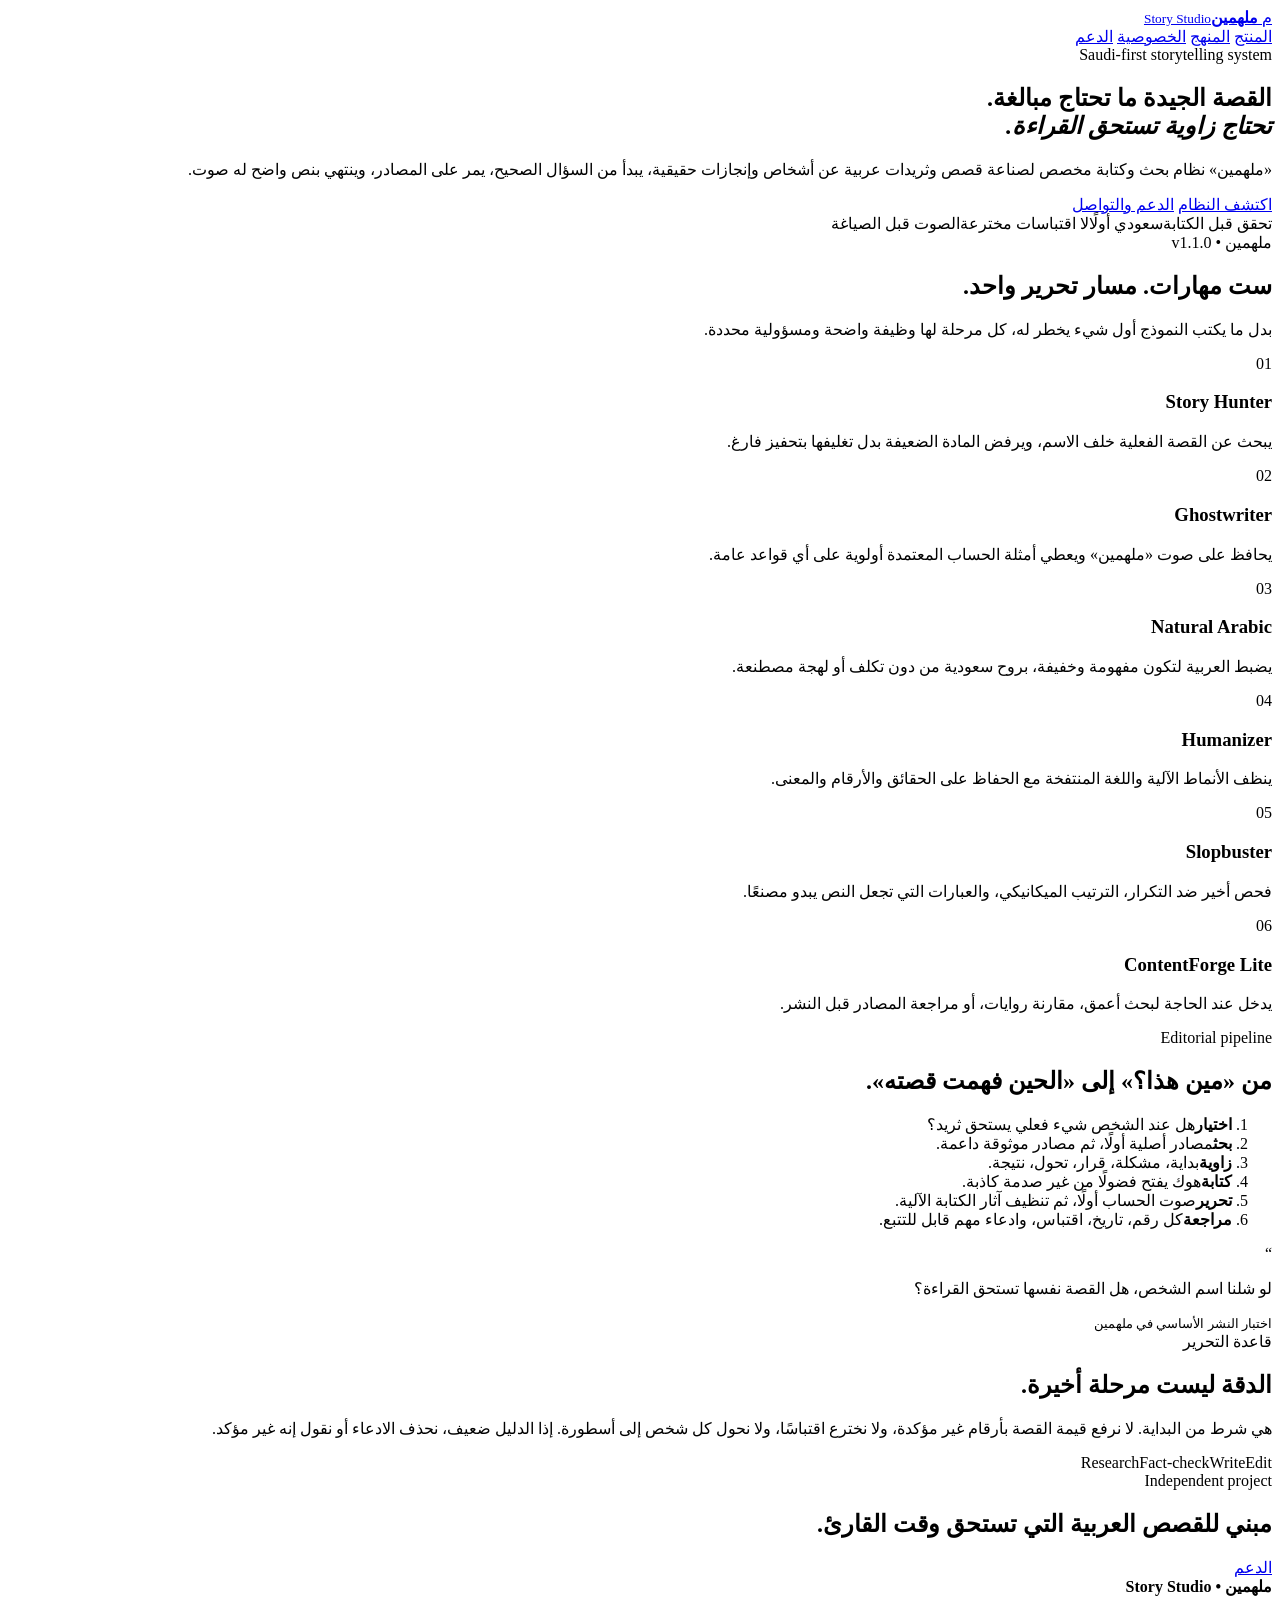
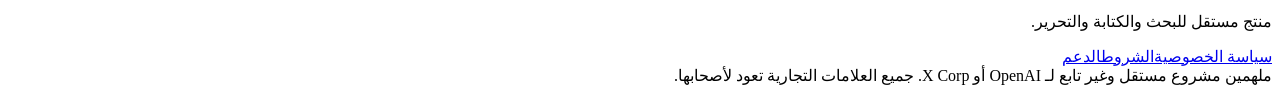
==== index.html @ 9a4d141f "Launch Molhimeen Studio public website" ====
<!doctype html>
<html lang="ar" dir="rtl">
<head>
  <meta charset="utf-8">
  <meta name="viewport" content="width=device-width,initial-scale=1">
  <meta name="theme-color" content="#0F3F35">
  <meta name="description" content="ملهمين • Story Studio — بحث موثق، سرد قصصي، وثريدات عربية بصوت بشري واضح.">
  <meta property="og:title" content="ملهمين • Story Studio">
  <meta property="og:description" content="من اختيار القصة إلى التحقق من المصادر وصناعة الثريد والتحرير النهائي.">
  <meta property="og:type" content="website">
  <title>ملهمين • Story Studio</title>
  <link rel="icon" href="favicon.svg" type="image/svg+xml">
  <link rel="stylesheet" href="styles.css">
</head>
<body>
  <div class="ambient ambient-a"></div><div class="ambient ambient-b"></div>
  <header class="site-header shell">
    <a class="brand" href="index.html" aria-label="ملهمين الرئيسية">
      <span class="brand-mark" aria-hidden="true">م</span>
      <span><strong>ملهمين</strong><small>Story Studio</small></span>
    </a>
    <nav aria-label="التنقل الرئيسي">
      <a href="#product">المنتج</a>
      <a href="#method">المنهج</a>
      <a href="privacy.html">الخصوصية</a>
      <a href="support.html">الدعم</a>
    </nav>
  </header>

  <main>
    <section class="hero shell">
      <div class="eyebrow"><span></span> Saudi-first storytelling system</div>
      <h1>القصة الجيدة ما تحتاج مبالغة.<br><em>تحتاج زاوية تستحق القراءة.</em></h1>
      <p class="hero-copy">«ملهمين» نظام بحث وكتابة مخصص لصناعة قصص وثريدات عربية عن أشخاص وإنجازات حقيقية، يبدأ من السؤال الصحيح، يمر على المصادر، وينتهي بنص واضح له صوت.</p>
      <div class="actions">
        <a class="button primary" href="#product">اكتشف النظام</a>
        <a class="button ghost" href="support.html">الدعم والتواصل</a>
      </div>
      <div class="trust-row" aria-label="مبادئ المنتج">
        <span>تحقق قبل الكتابة</span><i></i><span>سعودي أولًا</span><i></i><span>لا اقتباسات مخترعة</span><i></i><span>الصوت قبل الصياغة</span>
      </div>
    </section>

    <section class="product shell" id="product">
      <div class="section-head">
        <span class="kicker">ملهمين • v1.1.0</span>
        <h2>ست مهارات. مسار تحرير واحد.</h2>
        <p>بدل ما يكتب النموذج أول شيء يخطر له، كل مرحلة لها وظيفة واضحة ومسؤولية محددة.</p>
      </div>
      <div class="cards">
        <article class="card feature"><span class="num">01</span><h3>Story Hunter</h3><p>يبحث عن القصة الفعلية خلف الاسم، ويرفض المادة الضعيفة بدل تغليفها بتحفيز فارغ.</p></article>
        <article class="card"><span class="num">02</span><h3>Ghostwriter</h3><p>يحافظ على صوت «ملهمين» ويعطي أمثلة الحساب المعتمدة أولوية على أي قواعد عامة.</p></article>
        <article class="card"><span class="num">03</span><h3>Natural Arabic</h3><p>يضبط العربية لتكون مفهومة وخفيفة، بروح سعودية من دون تكلف أو لهجة مصطنعة.</p></article>
        <article class="card"><span class="num">04</span><h3>Humanizer</h3><p>ينظف الأنماط الآلية واللغة المنتفخة مع الحفاظ على الحقائق والأرقام والمعنى.</p></article>
        <article class="card"><span class="num">05</span><h3>Slopbuster</h3><p>فحص أخير ضد التكرار، الترتيب الميكانيكي، والعبارات التي تجعل النص يبدو مصنعًا.</p></article>
        <article class="card"><span class="num">06</span><h3>ContentForge Lite</h3><p>يدخل عند الحاجة لبحث أعمق، مقارنة روايات، أو مراجعة المصادر قبل النشر.</p></article>
      </div>
    </section>

    <section class="method-wrap" id="method">
      <div class="method shell">
        <div class="section-head light">
          <span class="kicker">Editorial pipeline</span>
          <h2>من «مين هذا؟» إلى «الحين فهمت قصته».</h2>
        </div>
        <ol class="timeline">
          <li><b>اختيار</b><span>هل عند الشخص شيء فعلي يستحق ثريد؟</span></li>
          <li><b>بحث</b><span>مصادر أصلية أولًا، ثم مصادر موثوقة داعمة.</span></li>
          <li><b>زاوية</b><span>بداية، مشكلة، قرار، تحول، نتيجة.</span></li>
          <li><b>كتابة</b><span>هوك يفتح فضولًا من غير صدمة كاذبة.</span></li>
          <li><b>تحرير</b><span>صوت الحساب أولًا، ثم تنظيف آثار الكتابة الآلية.</span></li>
          <li><b>مراجعة</b><span>كل رقم، تاريخ، اقتباس، وادعاء مهم قابل للتتبع.</span></li>
        </ol>
      </div>
    </section>

    <section class="principles shell">
      <div class="quote-card">
        <span class="quote-mark">“</span>
        <p>لو شلنا اسم الشخص، هل القصة نفسها تستحق القراءة؟</p>
        <small>اختبار النشر الأساسي في ملهمين</small>
      </div>
      <div class="principle-copy">
        <span class="kicker">قاعدة التحرير</span>
        <h2>الدقة ليست مرحلة أخيرة.</h2>
        <p>هي شرط من البداية. لا نرفع قيمة القصة بأرقام غير مؤكدة، ولا نخترع اقتباسًا، ولا نحول كل شخص إلى أسطورة. إذا الدليل ضعيف، نحذف الادعاء أو نقول إنه غير مؤكد.</p>
        <div class="badges"><span>Research</span><span>Fact-check</span><span>Write</span><span>Edit</span></div>
      </div>
    </section>

    <section class="cta shell">
      <div><span class="kicker">Independent project</span><h2>مبني للقصص العربية التي تستحق وقت القارئ.</h2></div>
      <a class="button primary invert" href="support.html">الدعم</a>
    </section>
  </main>

  <footer>
    <div class="shell footer-inner">
      <div><strong>ملهمين • Story Studio</strong><p>منتج مستقل للبحث والكتابة والتحرير.</p></div>
      <div class="footer-links"><a href="privacy.html">سياسة الخصوصية</a><a href="terms.html">الشروط</a><a href="support.html">الدعم</a></div>
    </div>
    <div class="shell legal-note">ملهمين مشروع مستقل وغير تابع لـ OpenAI أو X Corp. جميع العلامات التجارية تعود لأصحابها.</div>
  </footer>
</body>
</html>
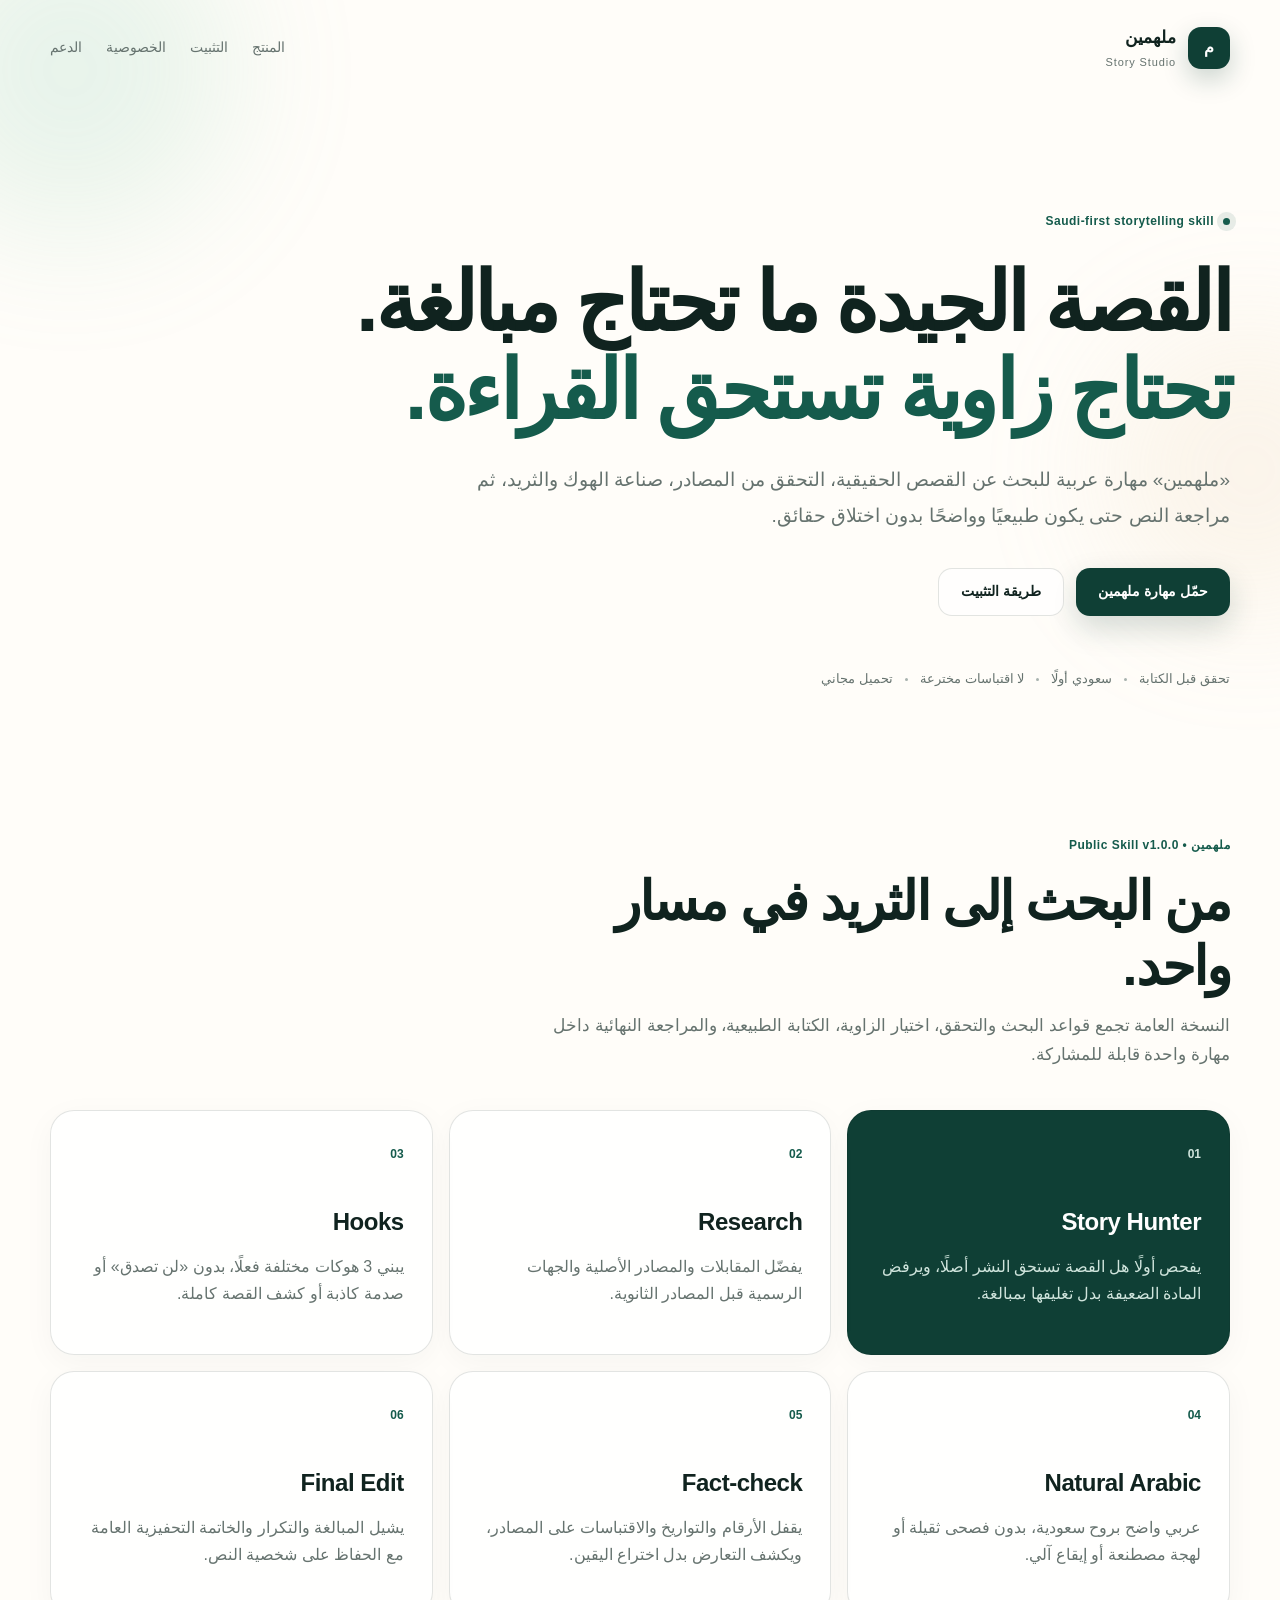
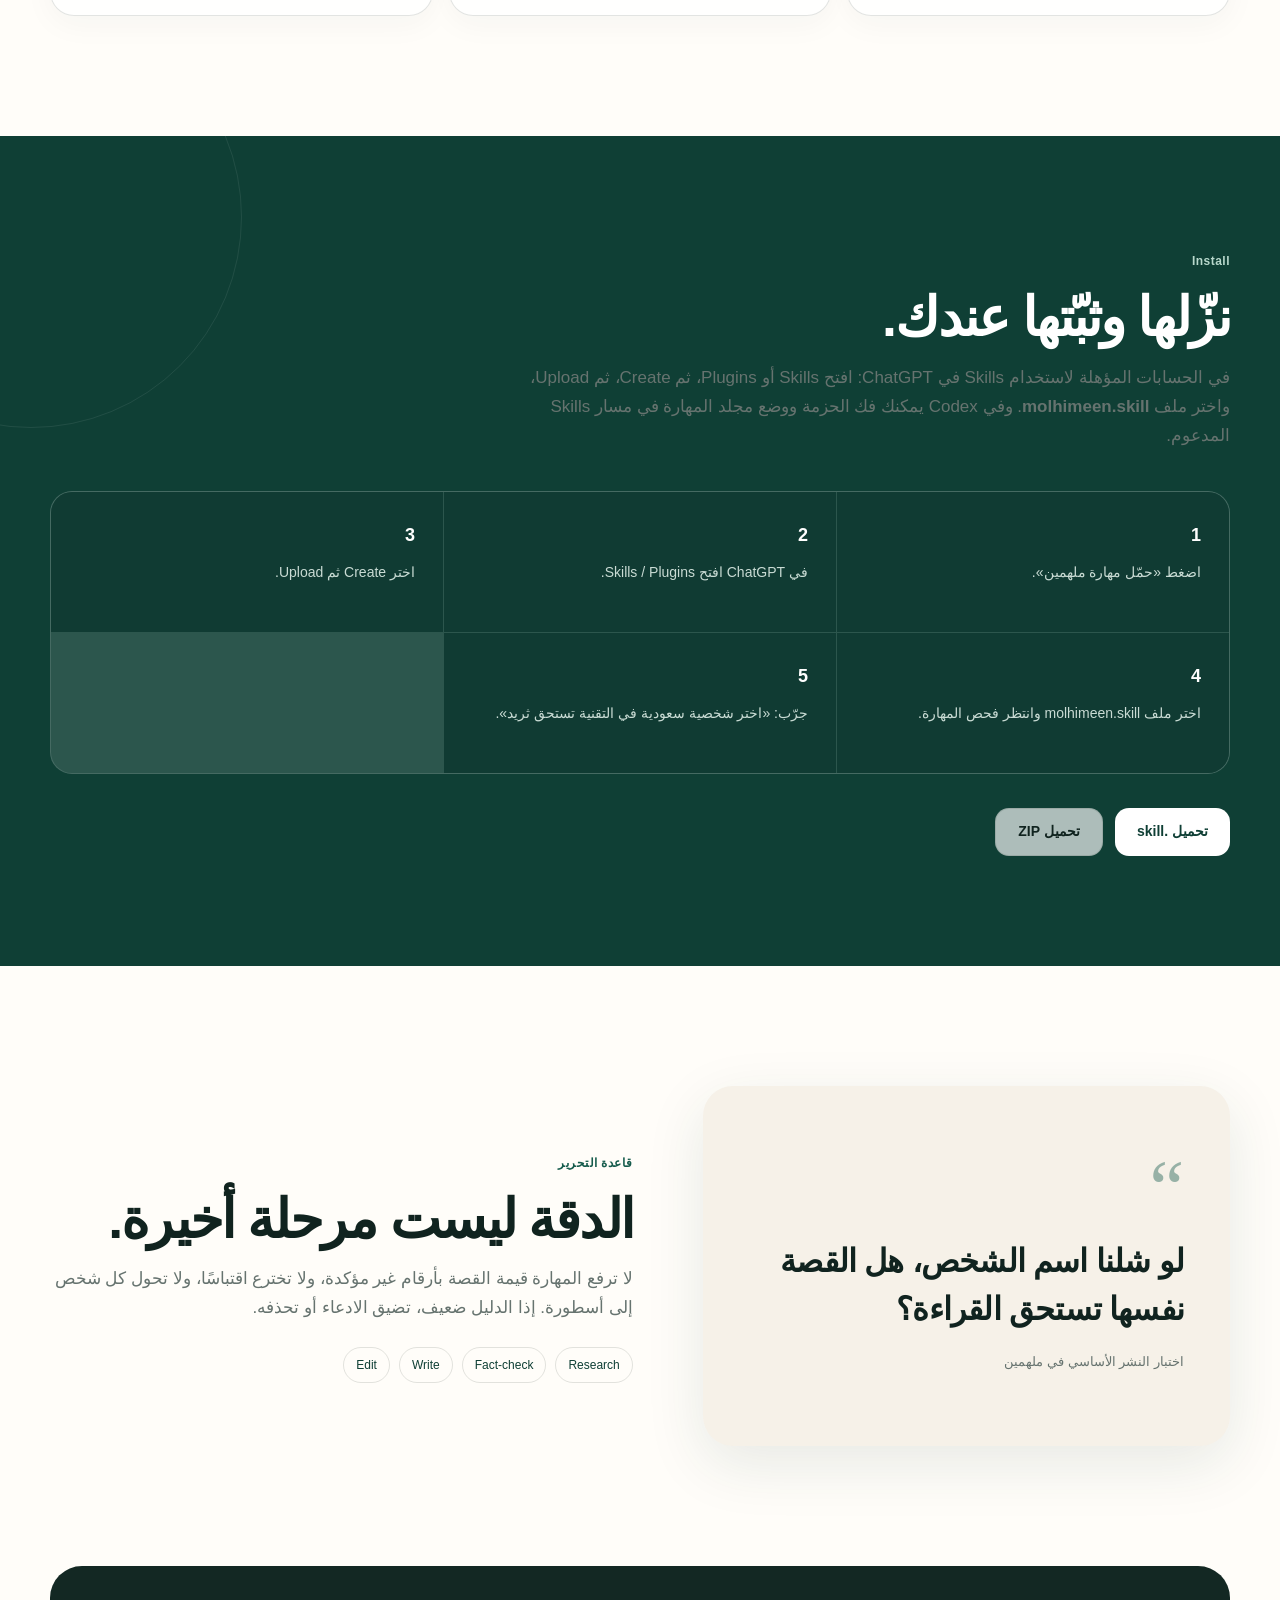
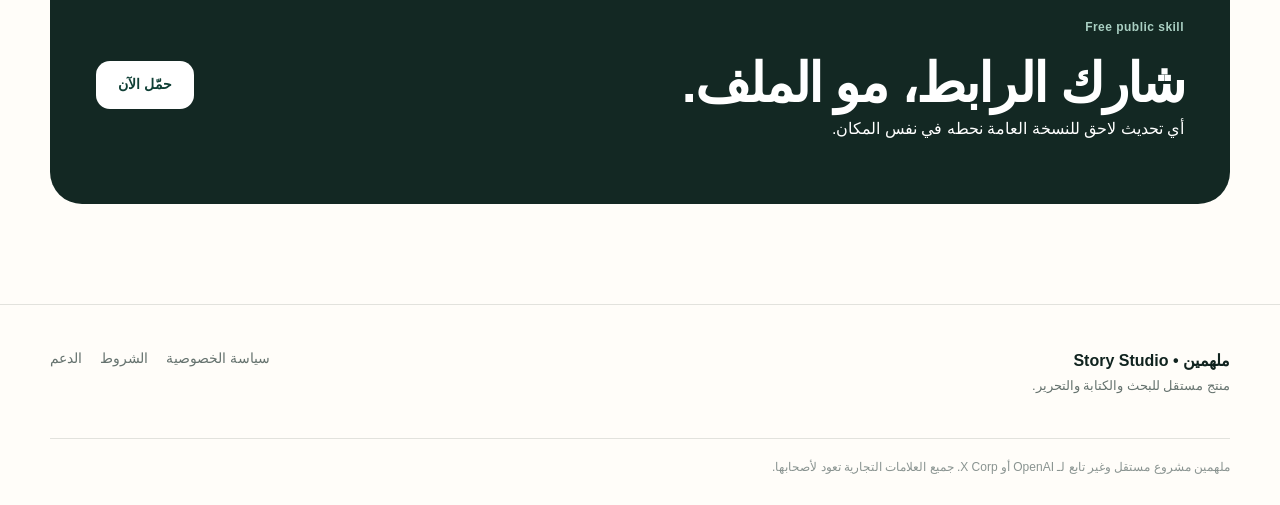
==== commit f0767e7c: "Add public skill download and install guide" ====
--- a/index.html
+++ b/index.html
@@ -4,9 +4,9 @@
   <meta charset="utf-8">
   <meta name="viewport" content="width=device-width,initial-scale=1">
   <meta name="theme-color" content="#0F3F35">
-  <meta name="description" content="ملهمين • Story Studio — بحث موثق، سرد قصصي، وثريدات عربية بصوت بشري واضح.">
+  <meta name="description" content="ملهمين • Story Studio — مهارة عربية للبحث الموثق وصناعة الثريدات القصصية بصوت طبيعي.">
   <meta property="og:title" content="ملهمين • Story Studio">
-  <meta property="og:description" content="من اختيار القصة إلى التحقق من المصادر وصناعة الثريد والتحرير النهائي.">
+  <meta property="og:description" content="حمّل مهارة ملهمين للبحث عن القصص، التحقق من المصادر، وصناعة ثريدات عربية أقوى.">
   <meta property="og:type" content="website">
   <title>ملهمين • Story Studio</title>
   <link rel="icon" href="favicon.svg" type="image/svg+xml">
@@ -21,7 +21,7 @@
     </a>
     <nav aria-label="التنقل الرئيسي">
       <a href="#product">المنتج</a>
-      <a href="#method">المنهج</a>
+      <a href="#install">التثبيت</a>
       <a href="privacy.html">الخصوصية</a>
       <a href="support.html">الدعم</a>
     </nav>
@@ -29,48 +29,52 @@
 
   <main>
     <section class="hero shell">
-      <div class="eyebrow"><span></span> Saudi-first storytelling system</div>
+      <div class="eyebrow"><span></span> Saudi-first storytelling skill</div>
       <h1>القصة الجيدة ما تحتاج مبالغة.<br><em>تحتاج زاوية تستحق القراءة.</em></h1>
-      <p class="hero-copy">«ملهمين» نظام بحث وكتابة مخصص لصناعة قصص وثريدات عربية عن أشخاص وإنجازات حقيقية، يبدأ من السؤال الصحيح، يمر على المصادر، وينتهي بنص واضح له صوت.</p>
+      <p class="hero-copy">«ملهمين» مهارة عربية للبحث عن القصص الحقيقية، التحقق من المصادر، صناعة الهوك والثريد، ثم مراجعة النص حتى يكون طبيعيًا وواضحًا بدون اختلاق حقائق.</p>
       <div class="actions">
-        <a class="button primary" href="#product">اكتشف النظام</a>
-        <a class="button ghost" href="support.html">الدعم والتواصل</a>
+        <a class="button primary" href="downloads/molhimeen.skill" download>حمّل مهارة ملهمين</a>
+        <a class="button ghost" href="#install">طريقة التثبيت</a>
       </div>
       <div class="trust-row" aria-label="مبادئ المنتج">
-        <span>تحقق قبل الكتابة</span><i></i><span>سعودي أولًا</span><i></i><span>لا اقتباسات مخترعة</span><i></i><span>الصوت قبل الصياغة</span>
+        <span>تحقق قبل الكتابة</span><i></i><span>سعودي أولًا</span><i></i><span>لا اقتباسات مخترعة</span><i></i><span>تحميل مجاني</span>
       </div>
     </section>
 
     <section class="product shell" id="product">
       <div class="section-head">
-        <span class="kicker">ملهمين • v1.1.0</span>
-        <h2>ست مهارات. مسار تحرير واحد.</h2>
-        <p>بدل ما يكتب النموذج أول شيء يخطر له، كل مرحلة لها وظيفة واضحة ومسؤولية محددة.</p>
+        <span class="kicker">ملهمين • Public Skill v1.0.0</span>
+        <h2>من البحث إلى الثريد في مسار واحد.</h2>
+        <p>النسخة العامة تجمع قواعد البحث والتحقق، اختيار الزاوية، الكتابة الطبيعية، والمراجعة النهائية داخل مهارة واحدة قابلة للمشاركة.</p>
       </div>
       <div class="cards">
-        <article class="card feature"><span class="num">01</span><h3>Story Hunter</h3><p>يبحث عن القصة الفعلية خلف الاسم، ويرفض المادة الضعيفة بدل تغليفها بتحفيز فارغ.</p></article>
-        <article class="card"><span class="num">02</span><h3>Ghostwriter</h3><p>يحافظ على صوت «ملهمين» ويعطي أمثلة الحساب المعتمدة أولوية على أي قواعد عامة.</p></article>
-        <article class="card"><span class="num">03</span><h3>Natural Arabic</h3><p>يضبط العربية لتكون مفهومة وخفيفة، بروح سعودية من دون تكلف أو لهجة مصطنعة.</p></article>
-        <article class="card"><span class="num">04</span><h3>Humanizer</h3><p>ينظف الأنماط الآلية واللغة المنتفخة مع الحفاظ على الحقائق والأرقام والمعنى.</p></article>
-        <article class="card"><span class="num">05</span><h3>Slopbuster</h3><p>فحص أخير ضد التكرار، الترتيب الميكانيكي، والعبارات التي تجعل النص يبدو مصنعًا.</p></article>
-        <article class="card"><span class="num">06</span><h3>ContentForge Lite</h3><p>يدخل عند الحاجة لبحث أعمق، مقارنة روايات، أو مراجعة المصادر قبل النشر.</p></article>
+        <article class="card feature"><span class="num">01</span><h3>Story Hunter</h3><p>يفحص أولًا هل القصة تستحق النشر أصلًا، ويرفض المادة الضعيفة بدل تغليفها بمبالغة.</p></article>
+        <article class="card"><span class="num">02</span><h3>Research</h3><p>يفضّل المقابلات والمصادر الأصلية والجهات الرسمية قبل المصادر الثانوية.</p></article>
+        <article class="card"><span class="num">03</span><h3>Hooks</h3><p>يبني 3 هوكات مختلفة فعلًا، بدون «لن تصدق» أو صدمة كاذبة أو كشف القصة كاملة.</p></article>
+        <article class="card"><span class="num">04</span><h3>Natural Arabic</h3><p>عربي واضح بروح سعودية، بدون فصحى ثقيلة أو لهجة مصطنعة أو إيقاع آلي.</p></article>
+        <article class="card"><span class="num">05</span><h3>Fact-check</h3><p>يقفل الأرقام والتواريخ والاقتباسات على المصادر، ويكشف التعارض بدل اختراع اليقين.</p></article>
+        <article class="card"><span class="num">06</span><h3>Final Edit</h3><p>يشيل المبالغة والتكرار والخاتمة التحفيزية العامة مع الحفاظ على شخصية النص.</p></article>
       </div>
     </section>
 
-    <section class="method-wrap" id="method">
+    <section class="method-wrap" id="install">
       <div class="method shell">
         <div class="section-head light">
-          <span class="kicker">Editorial pipeline</span>
-          <h2>من «مين هذا؟» إلى «الحين فهمت قصته».</h2>
+          <span class="kicker">Install</span>
+          <h2>نزّلها وثبّتها عندك.</h2>
+          <p>في الحسابات المؤهلة لاستخدام Skills في ChatGPT: افتح Skills أو Plugins، ثم Create، ثم Upload، واختر ملف <b>molhimeen.skill</b>. وفي Codex يمكنك فك الحزمة ووضع مجلد المهارة في مسار Skills المدعوم.</p>
         </div>
         <ol class="timeline">
-          <li><b>اختيار</b><span>هل عند الشخص شيء فعلي يستحق ثريد؟</span></li>
-          <li><b>بحث</b><span>مصادر أصلية أولًا، ثم مصادر موثوقة داعمة.</span></li>
-          <li><b>زاوية</b><span>بداية، مشكلة، قرار، تحول، نتيجة.</span></li>
-          <li><b>كتابة</b><span>هوك يفتح فضولًا من غير صدمة كاذبة.</span></li>
-          <li><b>تحرير</b><span>صوت الحساب أولًا، ثم تنظيف آثار الكتابة الآلية.</span></li>
-          <li><b>مراجعة</b><span>كل رقم، تاريخ، اقتباس، وادعاء مهم قابل للتتبع.</span></li>
+          <li><b>1</b><span>اضغط «حمّل مهارة ملهمين».</span></li>
+          <li><b>2</b><span>في ChatGPT افتح Skills / Plugins.</span></li>
+          <li><b>3</b><span>اختر Create ثم Upload.</span></li>
+          <li><b>4</b><span>اختر ملف molhimeen.skill وانتظر فحص المهارة.</span></li>
+          <li><b>5</b><span>جرّب: «اختر شخصية سعودية في التقنية تستحق ثريد».</span></li>
         </ol>
+        <div class="actions">
+          <a class="button primary invert" href="downloads/molhimeen.skill" download>تحميل .skill</a>
+          <a class="button ghost" href="downloads/molhimeen-skill-v1.0.0.zip" download>تحميل ZIP</a>
+        </div>
       </div>
     </section>
 
@@ -83,14 +87,14 @@
       <div class="principle-copy">
         <span class="kicker">قاعدة التحرير</span>
         <h2>الدقة ليست مرحلة أخيرة.</h2>
-        <p>هي شرط من البداية. لا نرفع قيمة القصة بأرقام غير مؤكدة، ولا نخترع اقتباسًا، ولا نحول كل شخص إلى أسطورة. إذا الدليل ضعيف، نحذف الادعاء أو نقول إنه غير مؤكد.</p>
+        <p>لا ترفع المهارة قيمة القصة بأرقام غير مؤكدة، ولا تخترع اقتباسًا، ولا تحول كل شخص إلى أسطورة. إذا الدليل ضعيف، تضيق الادعاء أو تحذفه.</p>
         <div class="badges"><span>Research</span><span>Fact-check</span><span>Write</span><span>Edit</span></div>
       </div>
     </section>
 
     <section class="cta shell">
-      <div><span class="kicker">Independent project</span><h2>مبني للقصص العربية التي تستحق وقت القارئ.</h2></div>
-      <a class="button primary invert" href="support.html">الدعم</a>
+      <div><span class="kicker">Free public skill</span><h2>شارك الرابط، مو الملف.</h2><p>أي تحديث لاحق للنسخة العامة نحطه في نفس المكان.</p></div>
+      <a class="button primary invert" href="downloads/molhimeen.skill" download>حمّل الآن</a>
     </section>
   </main>
 
--- a/styles.css
+++ b/styles.css
@@ -0,0 +1 @@
+:root{--ink:#10231f;--muted:#66736f;--emerald:#0f3f35;--emerald-2:#155b4c;--mint:#dcebe5;--cream:#f6f1e8;--paper:#fffdf9;--line:rgba(16,35,31,.12);--shadow:0 18px 60px rgba(15,63,53,.10)}*{box-sizing:border-box}html{scroll-behavior:smooth}body{margin:0;background:var(--paper);color:var(--ink);font-family:-apple-system,BlinkMacSystemFont,"Segoe UI",Tahoma,Arial,sans-serif;line-height:1.7;overflow-x:hidden}.shell{width:min(1180px,calc(100% - 40px));margin-inline:auto}.ambient{position:fixed;border-radius:999px;filter:blur(70px);opacity:.18;pointer-events:none;z-index:-2}.ambient-a{width:320px;height:320px;background:#7ec9aa;top:-90px;left:-90px}.ambient-b{width:280px;height:280px;background:#e7cba3;right:-110px;top:330px}.site-header{display:flex;align-items:center;justify-content:space-between;padding:24px 0;gap:24px}.brand{display:flex;align-items:center;gap:12px;color:var(--ink);text-decoration:none}.brand-mark{width:42px;height:42px;border-radius:13px;display:grid;place-items:center;background:var(--emerald);color:#fff;font-weight:800;box-shadow:0 10px 26px rgba(15,63,53,.22)}.brand strong{display:block;font-size:17px}.brand small{display:block;color:var(--muted);font-size:11px;letter-spacing:.08em}.site-header nav{display:flex;gap:24px}.site-header nav a,.footer-links a{color:var(--muted);text-decoration:none;font-size:14px}.site-header nav a:hover,.footer-links a:hover{color:var(--emerald)}.hero{padding:110px 0 100px}.eyebrow,.kicker{display:inline-flex;align-items:center;gap:9px;color:var(--emerald-2);font-size:12px;font-weight:700;letter-spacing:.04em}.eyebrow span{width:7px;height:7px;background:var(--emerald-2);border-radius:50%;box-shadow:0 0 0 6px rgba(21,91,76,.10)}h1,h2,h3,p{margin-top:0}.hero h1{font-size:clamp(42px,7vw,82px);line-height:1.08;letter-spacing:-.045em;max-width:980px;margin:26px 0 26px;font-weight:800}.hero h1 em{font-style:normal;color:var(--emerald-2)}.hero-copy{max-width:760px;color:var(--muted);font-size:19px;line-height:1.9}.actions{display:flex;gap:12px;margin-top:34px}.button{display:inline-flex;align-items:center;justify-content:center;min-height:48px;padding:0 22px;border-radius:14px;text-decoration:none;font-weight:700;font-size:14px;transition:.2s ease}.button.primary{background:var(--emerald);color:#fff;box-shadow:0 12px 30px rgba(15,63,53,.18)}.button.primary:hover{transform:translateY(-2px);background:var(--emerald-2)}.button.ghost{border:1px solid var(--line);color:var(--ink);background:rgba(255,255,255,.66)}.trust-row{display:flex;flex-wrap:wrap;align-items:center;gap:12px;margin-top:52px;color:var(--muted);font-size:13px}.trust-row i{width:3px;height:3px;border-radius:50%;background:#a8b2ae}.product{padding:40px 0 120px}.section-head{max-width:720px;margin-bottom:40px}.section-head h2,.principle-copy h2,.cta h2{font-size:clamp(32px,4.2vw,54px);line-height:1.2;letter-spacing:-.035em;margin:12px 0 14px}.section-head p,.principle-copy p{color:var(--muted);font-size:17px}.cards{display:grid;grid-template-columns:repeat(3,1fr);gap:16px}.card{min-height:245px;padding:28px;border:1px solid var(--line);border-radius:24px;background:rgba(255,255,255,.75);box-shadow:0 8px 32px rgba(15,63,53,.04)}.card.feature{background:var(--emerald);color:#fff}.card.feature p,.card.feature .num{color:#cfe4dc}.card .num{font-size:12px;color:var(--emerald-2);font-weight:700}.card h3{font-size:24px;margin:36px 0 10px;letter-spacing:-.02em}.card p{color:var(--muted);margin-bottom:0}.method-wrap{background:var(--emerald);color:#fff;padding:110px 0;position:relative;overflow:hidden}.method-wrap:before{content:"";position:absolute;width:420px;height:420px;border:1px solid rgba(255,255,255,.08);border-radius:50%;left:-180px;top:-130px}.section-head.light .kicker{color:#b8d8cc}.section-head.light h2{color:#fff}.timeline{list-style:none;padding:0;margin:40px 0 0;display:grid;grid-template-columns:repeat(3,1fr);gap:1px;background:rgba(255,255,255,.12);border:1px solid rgba(255,255,255,.12);border-radius:22px;overflow:hidden}.timeline li{padding:28px;background:#103b33;min-height:140px}.timeline b{display:block;font-size:18px;margin-bottom:8px}.timeline span{color:#c9dbd4;font-size:14px}.principles{display:grid;grid-template-columns:.95fr 1.05fr;gap:70px;align-items:center;padding:120px 0}.quote-card{background:var(--cream);border-radius:30px;padding:46px;min-height:360px;display:flex;flex-direction:column;justify-content:center;box-shadow:var(--shadow)}.quote-mark{font-family:Georgia,serif;font-size:78px;line-height:.8;color:var(--emerald-2);opacity:.42}.quote-card p{font-size:32px;line-height:1.5;font-weight:800;letter-spacing:-.025em;margin:18px 0}.quote-card small{color:var(--muted)}.badges{display:flex;gap:9px;flex-wrap:wrap;margin-top:24px}.badges span{border:1px solid var(--line);border-radius:999px;padding:7px 12px;font-size:12px;color:var(--emerald)}.cta{margin-bottom:100px;border-radius:32px;background:#132823;color:#fff;padding:46px;display:flex;align-items:center;justify-content:space-between;gap:32px}.cta .kicker{color:#a9cfc2}.cta h2{margin-bottom:0;max-width:740px}.button.invert{background:#fff;color:var(--emerald);box-shadow:none;white-space:nowrap}footer{border-top:1px solid var(--line);padding:42px 0 28px}.footer-inner{display:flex;justify-content:space-between;gap:30px}.footer-inner p{color:var(--muted);font-size:13px}.footer-links{display:flex;gap:18px;align-items:flex-start}.legal-note{margin-top:28px;padding-top:18px;border-top:1px solid var(--line);font-size:12px;color:#8a9491}.page-hero{padding:80px 0 52px}.page-hero h1{font-size:clamp(38px,6vw,66px);margin:14px 0 16px;letter-spacing:-.04em}.page-hero p{max-width:720px;color:var(--muted);font-size:17px}.legal-shell{max-width:860px;margin-inline:auto;padding-bottom:100px}.legal-section{padding:28px 0;border-top:1px solid var(--line)}.legal-section h2{font-size:22px}.legal-section p,.legal-section li{color:var(--muted)}.legal-section ul{padding-right:20px}.support-grid{display:grid;grid-template-columns:1.15fr .85fr;gap:18px;padding-bottom:110px}.support-card{border:1px solid var(--line);border-radius:24px;padding:30px;background:#fff}.support-card h2{font-size:25px}.support-card p{color:var(--muted)}.support-card a.inline{color:var(--emerald-2);font-weight:700}.mono{direction:ltr;text-align:left;background:#f3f6f4;border:1px solid var(--line);border-radius:14px;padding:14px 16px;font-family:ui-monospace,SFMono-Regular,Menlo,monospace;font-size:13px;overflow:auto}@media(max-width:900px){.cards{grid-template-columns:repeat(2,1fr)}.timeline{grid-template-columns:repeat(2,1fr)}.principles{grid-template-columns:1fr;gap:34px}.support-grid{grid-template-columns:1fr}.site-header nav{display:none}.hero{padding:78px 0}.hero-copy{font-size:17px}.cta{flex-direction:column;align-items:flex-start}}@media(max-width:620px){.shell{width:min(100% - 28px,1180px)}.cards,.timeline{grid-template-columns:1fr}.hero h1{font-size:45px}.hero{padding-top:62px}.trust-row i{display:none}.trust-row{gap:8px 14px}.actions{flex-direction:column;align-items:stretch}.card{min-height:auto}.method-wrap{padding:82px 0}.principles{padding:82px 0}.quote-card{padding:30px;min-height:300px}.quote-card p{font-size:27px}.cta{margin-bottom:72px;padding:30px}.footer-inner{flex-direction:column}.footer-links{flex-wrap:wrap}}
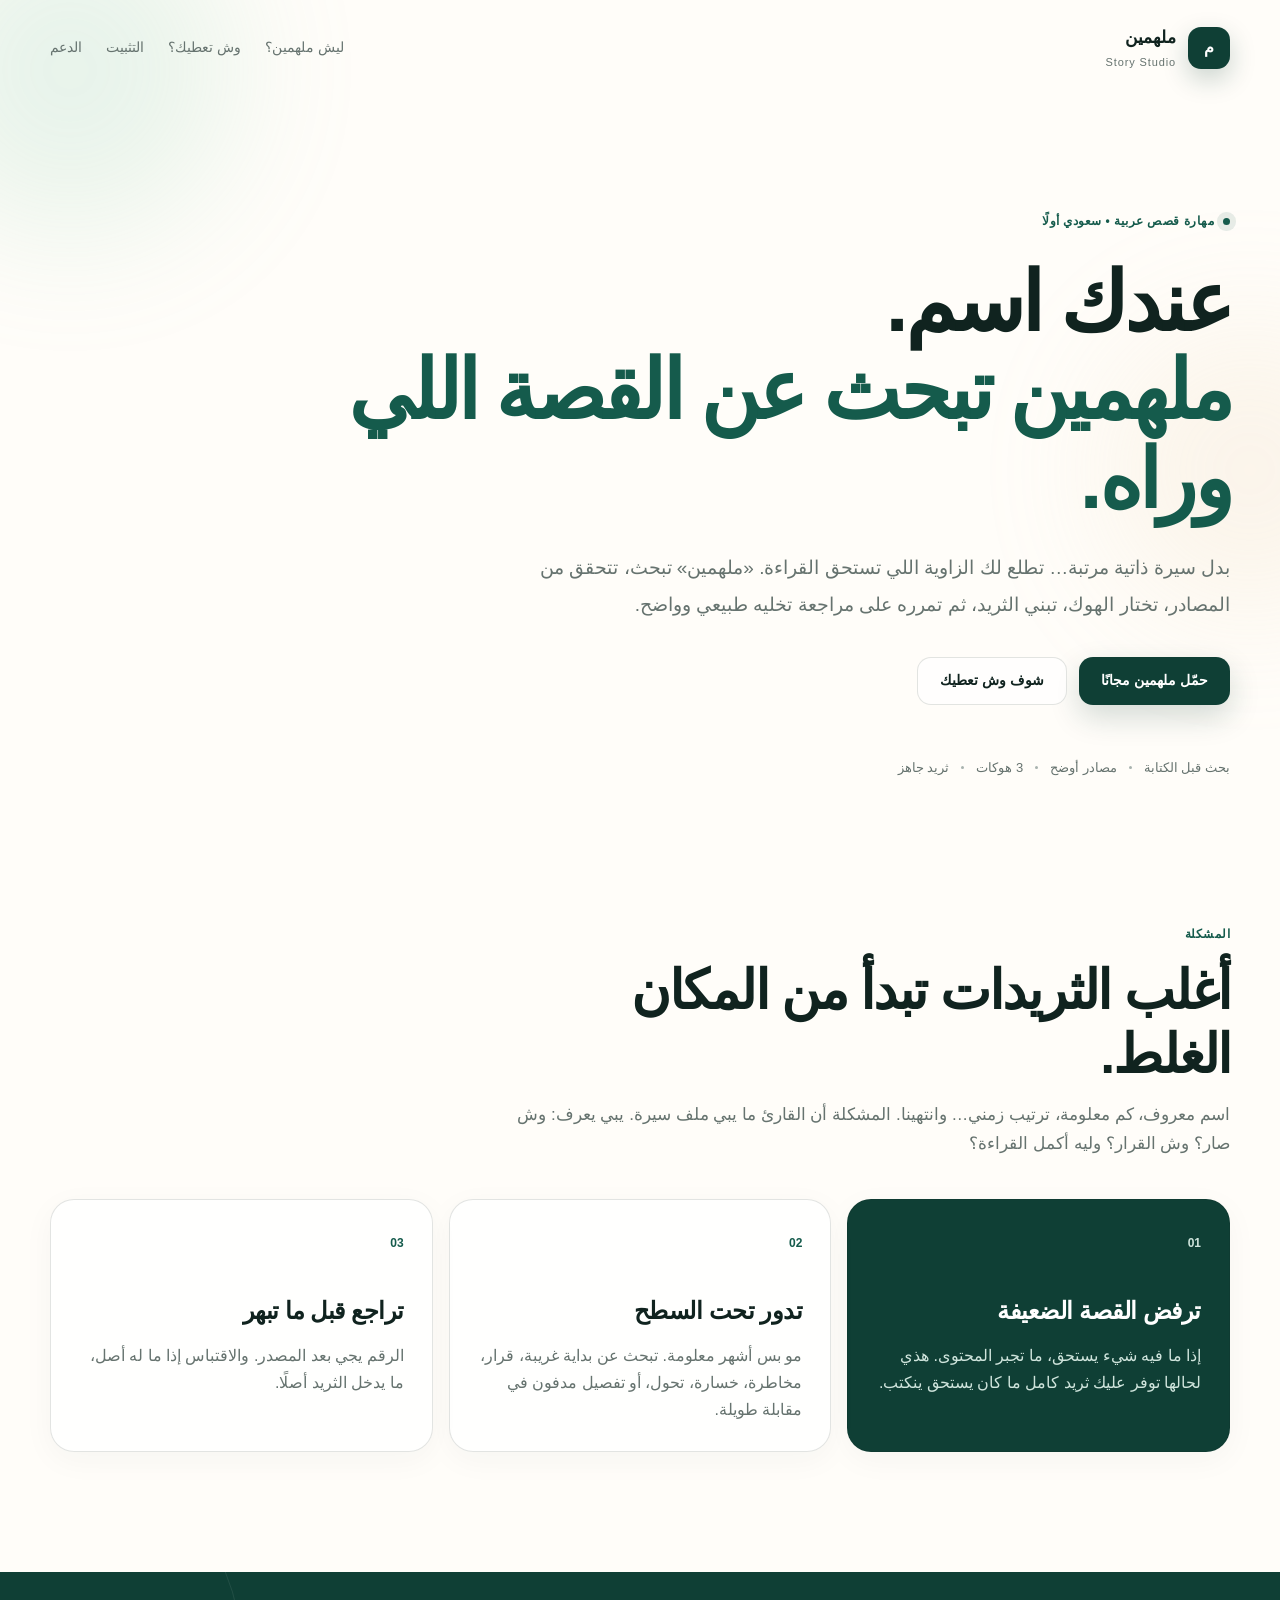
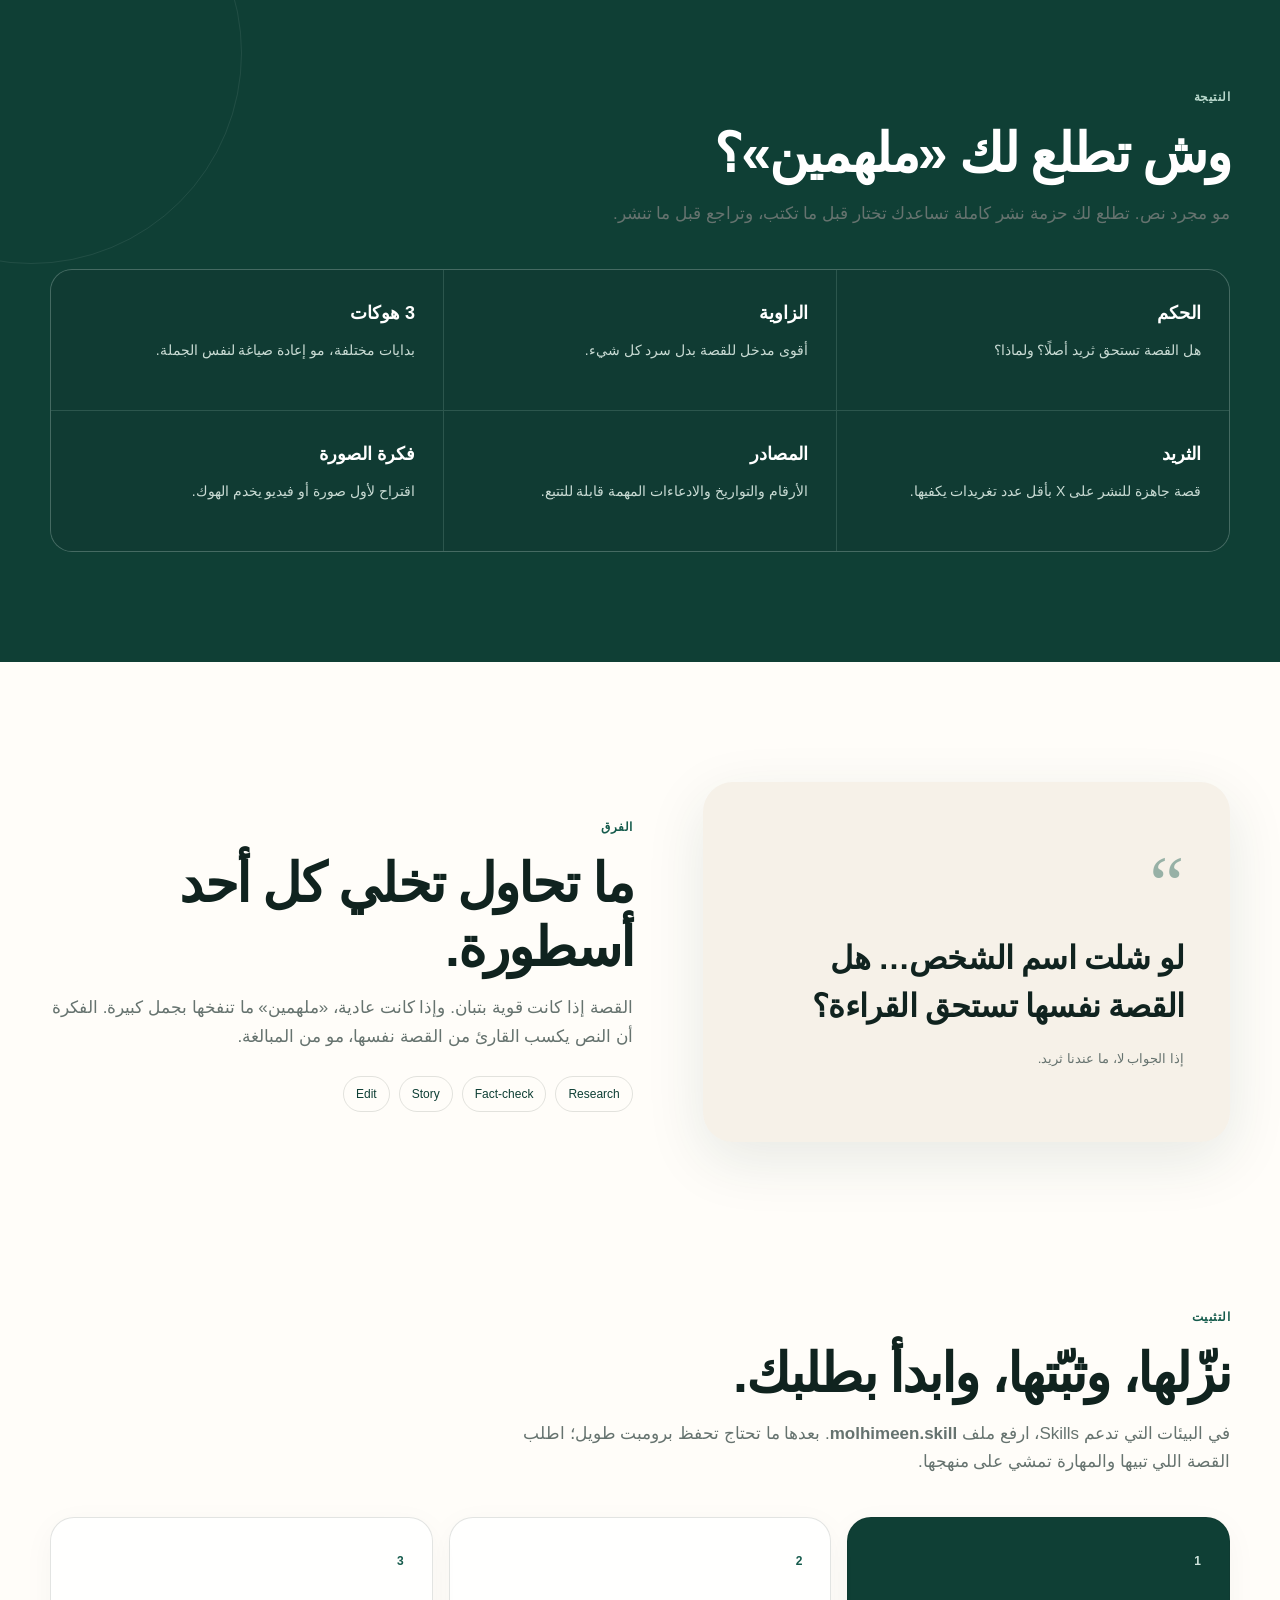
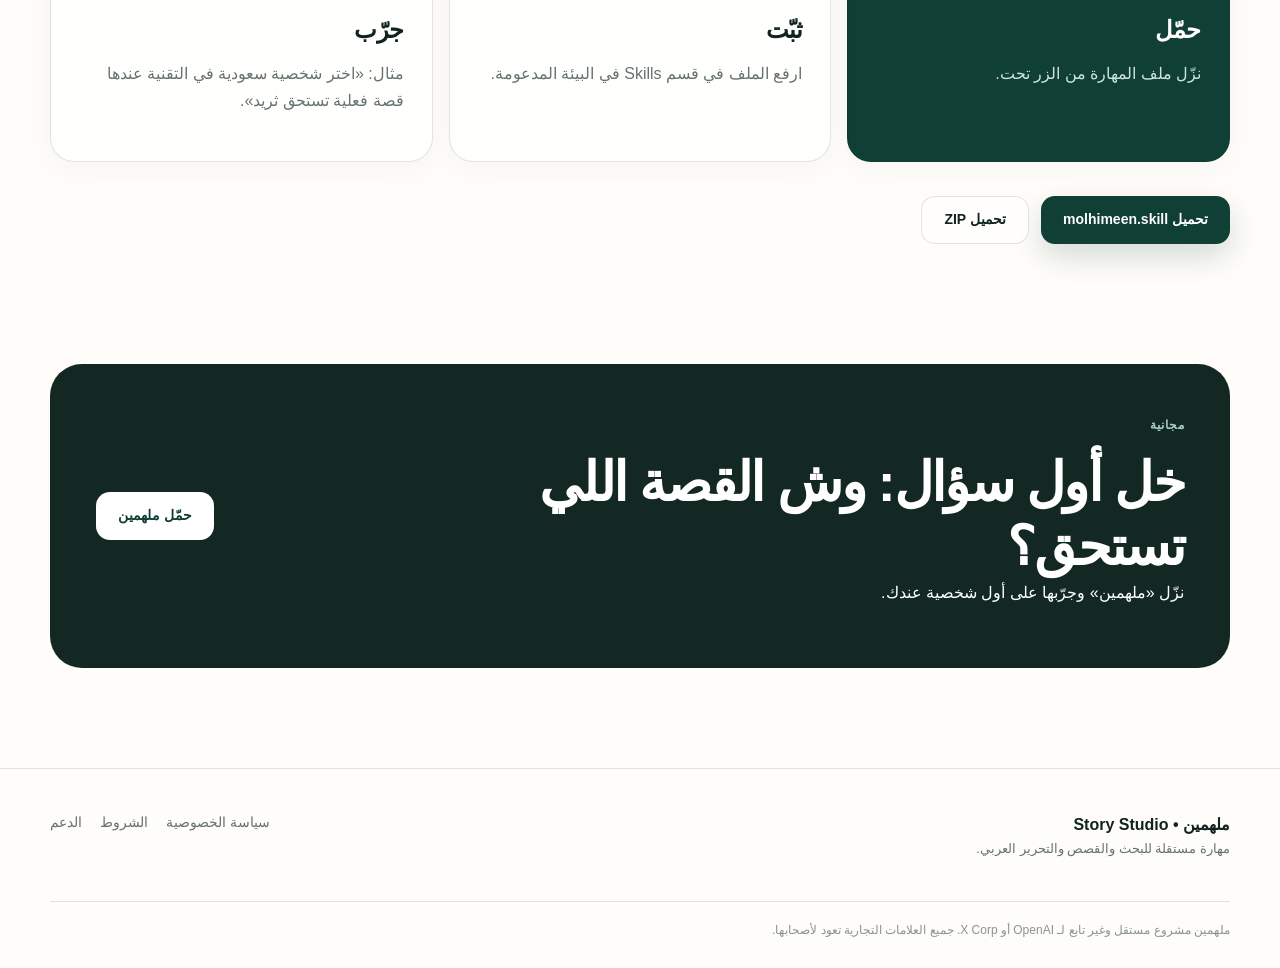
==== commit 7173c880: "Turn landing page into a stronger Molhimeen marketing page" ====
--- a/index.html
+++ b/index.html
@@ -4,9 +4,9 @@
   <meta charset="utf-8">
   <meta name="viewport" content="width=device-width,initial-scale=1">
   <meta name="theme-color" content="#0F3F35">
-  <meta name="description" content="ملهمين • Story Studio — مهارة عربية للبحث الموثق وصناعة الثريدات القصصية بصوت طبيعي.">
+  <meta name="description" content="ملهمين — مهارة عربية تبحث عن القصة اللي تستحق فعلًا، تتحقق من مصادرها، وتحولها إلى ثريد واضح بصوت طبيعي.">
   <meta property="og:title" content="ملهمين • Story Studio">
-  <meta property="og:description" content="حمّل مهارة ملهمين للبحث عن القصص، التحقق من المصادر، وصناعة ثريدات عربية أقوى.">
+  <meta property="og:description" content="مو كل اسم يستحق ثريد. ملهمين تبحث، تتحقق، تختار الزاوية، ثم تكتب القصة.">
   <meta property="og:type" content="website">
   <title>ملهمين • Story Studio</title>
   <link rel="icon" href="favicon.svg" type="image/svg+xml">
@@ -20,87 +20,98 @@
       <span><strong>ملهمين</strong><small>Story Studio</small></span>
     </a>
     <nav aria-label="التنقل الرئيسي">
-      <a href="#product">المنتج</a>
+      <a href="#why">ليش ملهمين؟</a>
+      <a href="#result">وش تعطيك؟</a>
       <a href="#install">التثبيت</a>
-      <a href="privacy.html">الخصوصية</a>
       <a href="support.html">الدعم</a>
     </nav>
   </header>
 
   <main>
     <section class="hero shell">
-      <div class="eyebrow"><span></span> Saudi-first storytelling skill</div>
-      <h1>القصة الجيدة ما تحتاج مبالغة.<br><em>تحتاج زاوية تستحق القراءة.</em></h1>
-      <p class="hero-copy">«ملهمين» مهارة عربية للبحث عن القصص الحقيقية، التحقق من المصادر، صناعة الهوك والثريد، ثم مراجعة النص حتى يكون طبيعيًا وواضحًا بدون اختلاق حقائق.</p>
+      <div class="eyebrow"><span></span> مهارة قصص عربية • سعودي أولًا</div>
+      <h1>عندك اسم.<br><em>ملهمين تبحث عن القصة اللي وراه.</em></h1>
+      <p class="hero-copy">بدل سيرة ذاتية مرتبة… تطلع لك الزاوية اللي تستحق القراءة. «ملهمين» تبحث، تتحقق من المصادر، تختار الهوك، تبني الثريد، ثم تمرره على مراجعة تخليه طبيعي وواضح.</p>
       <div class="actions">
-        <a class="button primary" href="downloads/molhimeen.skill" download>حمّل مهارة ملهمين</a>
-        <a class="button ghost" href="#install">طريقة التثبيت</a>
+        <a class="button primary" href="https://raw.githubusercontent.com/im7desx-dot/molhimeen-studio/main/downloads/molhimeen.skill">حمّل ملهمين مجانًا</a>
+        <a class="button ghost" href="#result">شوف وش تعطيك</a>
       </div>
       <div class="trust-row" aria-label="مبادئ المنتج">
-        <span>تحقق قبل الكتابة</span><i></i><span>سعودي أولًا</span><i></i><span>لا اقتباسات مخترعة</span><i></i><span>تحميل مجاني</span>
+        <span>بحث قبل الكتابة</span><i></i><span>مصادر أوضح</span><i></i><span>3 هوكات</span><i></i><span>ثريد جاهز</span>
       </div>
     </section>
 
-    <section class="product shell" id="product">
+    <section class="product shell" id="why">
       <div class="section-head">
-        <span class="kicker">ملهمين • Public Skill v1.0.0</span>
-        <h2>من البحث إلى الثريد في مسار واحد.</h2>
-        <p>النسخة العامة تجمع قواعد البحث والتحقق، اختيار الزاوية، الكتابة الطبيعية، والمراجعة النهائية داخل مهارة واحدة قابلة للمشاركة.</p>
+        <span class="kicker">المشكلة</span>
+        <h2>أغلب الثريدات تبدأ من المكان الغلط.</h2>
+        <p>اسم معروف، كم معلومة، ترتيب زمني… وانتهينا. المشكلة أن القارئ ما يبي ملف سيرة. يبي يعرف: وش صار؟ وش القرار؟ وليه أكمل القراءة؟</p>
       </div>
       <div class="cards">
-        <article class="card feature"><span class="num">01</span><h3>Story Hunter</h3><p>يفحص أولًا هل القصة تستحق النشر أصلًا، ويرفض المادة الضعيفة بدل تغليفها بمبالغة.</p></article>
-        <article class="card"><span class="num">02</span><h3>Research</h3><p>يفضّل المقابلات والمصادر الأصلية والجهات الرسمية قبل المصادر الثانوية.</p></article>
-        <article class="card"><span class="num">03</span><h3>Hooks</h3><p>يبني 3 هوكات مختلفة فعلًا، بدون «لن تصدق» أو صدمة كاذبة أو كشف القصة كاملة.</p></article>
-        <article class="card"><span class="num">04</span><h3>Natural Arabic</h3><p>عربي واضح بروح سعودية، بدون فصحى ثقيلة أو لهجة مصطنعة أو إيقاع آلي.</p></article>
-        <article class="card"><span class="num">05</span><h3>Fact-check</h3><p>يقفل الأرقام والتواريخ والاقتباسات على المصادر، ويكشف التعارض بدل اختراع اليقين.</p></article>
-        <article class="card"><span class="num">06</span><h3>Final Edit</h3><p>يشيل المبالغة والتكرار والخاتمة التحفيزية العامة مع الحفاظ على شخصية النص.</p></article>
+        <article class="card feature"><span class="num">01</span><h3>ترفض القصة الضعيفة</h3><p>إذا ما فيه شيء يستحق، ما تجبر المحتوى. هذي لحالها توفر عليك ثريد كامل ما كان يستحق ينكتب.</p></article>
+        <article class="card"><span class="num">02</span><h3>تدور تحت السطح</h3><p>مو بس أشهر معلومة. تبحث عن بداية غريبة، قرار، مخاطرة، خسارة، تحول، أو تفصيل مدفون في مقابلة طويلة.</p></article>
+        <article class="card"><span class="num">03</span><h3>تراجع قبل ما تبهر</h3><p>الرقم يجي بعد المصدر. والاقتباس إذا ما له أصل، ما يدخل الثريد أصلًا.</p></article>
       </div>
     </section>
 
-    <section class="method-wrap" id="install">
+    <section class="method-wrap" id="result">
       <div class="method shell">
         <div class="section-head light">
-          <span class="kicker">Install</span>
-          <h2>نزّلها وثبّتها عندك.</h2>
-          <p>في الحسابات المؤهلة لاستخدام Skills في ChatGPT: افتح Skills أو Plugins، ثم Create، ثم Upload، واختر ملف <b>molhimeen.skill</b>. وفي Codex يمكنك فك الحزمة ووضع مجلد المهارة في مسار Skills المدعوم.</p>
+          <span class="kicker">النتيجة</span>
+          <h2>وش تطلع لك «ملهمين»؟</h2>
+          <p>مو مجرد نص. تطلع لك حزمة نشر كاملة تساعدك تختار قبل ما تكتب، وتراجع قبل ما تنشر.</p>
         </div>
         <ol class="timeline">
-          <li><b>1</b><span>اضغط «حمّل مهارة ملهمين».</span></li>
-          <li><b>2</b><span>في ChatGPT افتح Skills / Plugins.</span></li>
-          <li><b>3</b><span>اختر Create ثم Upload.</span></li>
-          <li><b>4</b><span>اختر ملف molhimeen.skill وانتظر فحص المهارة.</span></li>
-          <li><b>5</b><span>جرّب: «اختر شخصية سعودية في التقنية تستحق ثريد».</span></li>
+          <li><b>الحكم</b><span>هل القصة تستحق ثريد أصلًا؟ ولماذا؟</span></li>
+          <li><b>الزاوية</b><span>أقوى مدخل للقصة بدل سرد كل شيء.</span></li>
+          <li><b>3 هوكات</b><span>بدايات مختلفة، مو إعادة صياغة لنفس الجملة.</span></li>
+          <li><b>الثريد</b><span>قصة جاهزة للنشر على X بأقل عدد تغريدات يكفيها.</span></li>
+          <li><b>المصادر</b><span>الأرقام والتواريخ والادعاءات المهمة قابلة للتتبع.</span></li>
+          <li><b>فكرة الصورة</b><span>اقتراح لأول صورة أو فيديو يخدم الهوك.</span></li>
         </ol>
-        <div class="actions">
-          <a class="button primary invert" href="downloads/molhimeen.skill" download>تحميل .skill</a>
-          <a class="button ghost" href="downloads/molhimeen-skill-v1.0.0.zip" download>تحميل ZIP</a>
-        </div>
       </div>
     </section>
 
     <section class="principles shell">
       <div class="quote-card">
         <span class="quote-mark">“</span>
-        <p>لو شلنا اسم الشخص، هل القصة نفسها تستحق القراءة؟</p>
-        <small>اختبار النشر الأساسي في ملهمين</small>
+        <p>لو شلت اسم الشخص… هل القصة نفسها تستحق القراءة؟</p>
+        <small>إذا الجواب لا، ما عندنا ثريد.</small>
       </div>
       <div class="principle-copy">
-        <span class="kicker">قاعدة التحرير</span>
-        <h2>الدقة ليست مرحلة أخيرة.</h2>
-        <p>لا ترفع المهارة قيمة القصة بأرقام غير مؤكدة، ولا تخترع اقتباسًا، ولا تحول كل شخص إلى أسطورة. إذا الدليل ضعيف، تضيق الادعاء أو تحذفه.</p>
-        <div class="badges"><span>Research</span><span>Fact-check</span><span>Write</span><span>Edit</span></div>
+        <span class="kicker">الفرق</span>
+        <h2>ما تحاول تخلي كل أحد أسطورة.</h2>
+        <p>القصة إذا كانت قوية بتبان. وإذا كانت عادية، «ملهمين» ما تنفخها بجمل كبيرة. الفكرة أن النص يكسب القارئ من القصة نفسها، مو من المبالغة.</p>
+        <div class="badges"><span>Research</span><span>Fact-check</span><span>Story</span><span>Edit</span></div>
+      </div>
+    </section>
+
+    <section class="product shell" id="install">
+      <div class="section-head">
+        <span class="kicker">التثبيت</span>
+        <h2>نزّلها، وثبّتها، وابدأ بطلبك.</h2>
+        <p>في البيئات التي تدعم Skills، ارفع ملف <b>molhimeen.skill</b>. بعدها ما تحتاج تحفظ برومبت طويل؛ اطلب القصة اللي تبيها والمهارة تمشي على منهجها.</p>
+      </div>
+      <div class="cards">
+        <article class="card feature"><span class="num">1</span><h3>حمّل</h3><p>نزّل ملف المهارة من الزر تحت.</p></article>
+        <article class="card"><span class="num">2</span><h3>ثبّت</h3><p>ارفع الملف في قسم Skills في البيئة المدعومة.</p></article>
+        <article class="card"><span class="num">3</span><h3>جرّب</h3><p>مثال: «اختر شخصية سعودية في التقنية عندها قصة فعلية تستحق ثريد».</p></article>
+      </div>
+      <div class="actions">
+        <a class="button primary" href="https://raw.githubusercontent.com/im7desx-dot/molhimeen-studio/main/downloads/molhimeen.skill">تحميل molhimeen.skill</a>
+        <a class="button ghost" href="https://raw.githubusercontent.com/im7desx-dot/molhimeen-studio/main/downloads/molhimeen-skill-v1.0.0.zip">تحميل ZIP</a>
       </div>
     </section>
 
     <section class="cta shell">
-      <div><span class="kicker">Free public skill</span><h2>شارك الرابط، مو الملف.</h2><p>أي تحديث لاحق للنسخة العامة نحطه في نفس المكان.</p></div>
-      <a class="button primary invert" href="downloads/molhimeen.skill" download>حمّل الآن</a>
+      <div><span class="kicker">مجانية</span><h2>خل أول سؤال: وش القصة اللي تستحق؟</h2><p>نزّل «ملهمين» وجرّبها على أول شخصية عندك.</p></div>
+      <a class="button primary invert" href="https://raw.githubusercontent.com/im7desx-dot/molhimeen-studio/main/downloads/molhimeen.skill">حمّل ملهمين</a>
     </section>
   </main>
 
   <footer>
     <div class="shell footer-inner">
-      <div><strong>ملهمين • Story Studio</strong><p>منتج مستقل للبحث والكتابة والتحرير.</p></div>
+      <div><strong>ملهمين • Story Studio</strong><p>مهارة مستقلة للبحث والقصص والتحرير العربي.</p></div>
       <div class="footer-links"><a href="privacy.html">سياسة الخصوصية</a><a href="terms.html">الشروط</a><a href="support.html">الدعم</a></div>
     </div>
     <div class="shell legal-note">ملهمين مشروع مستقل وغير تابع لـ OpenAI أو X Corp. جميع العلامات التجارية تعود لأصحابها.</div>
